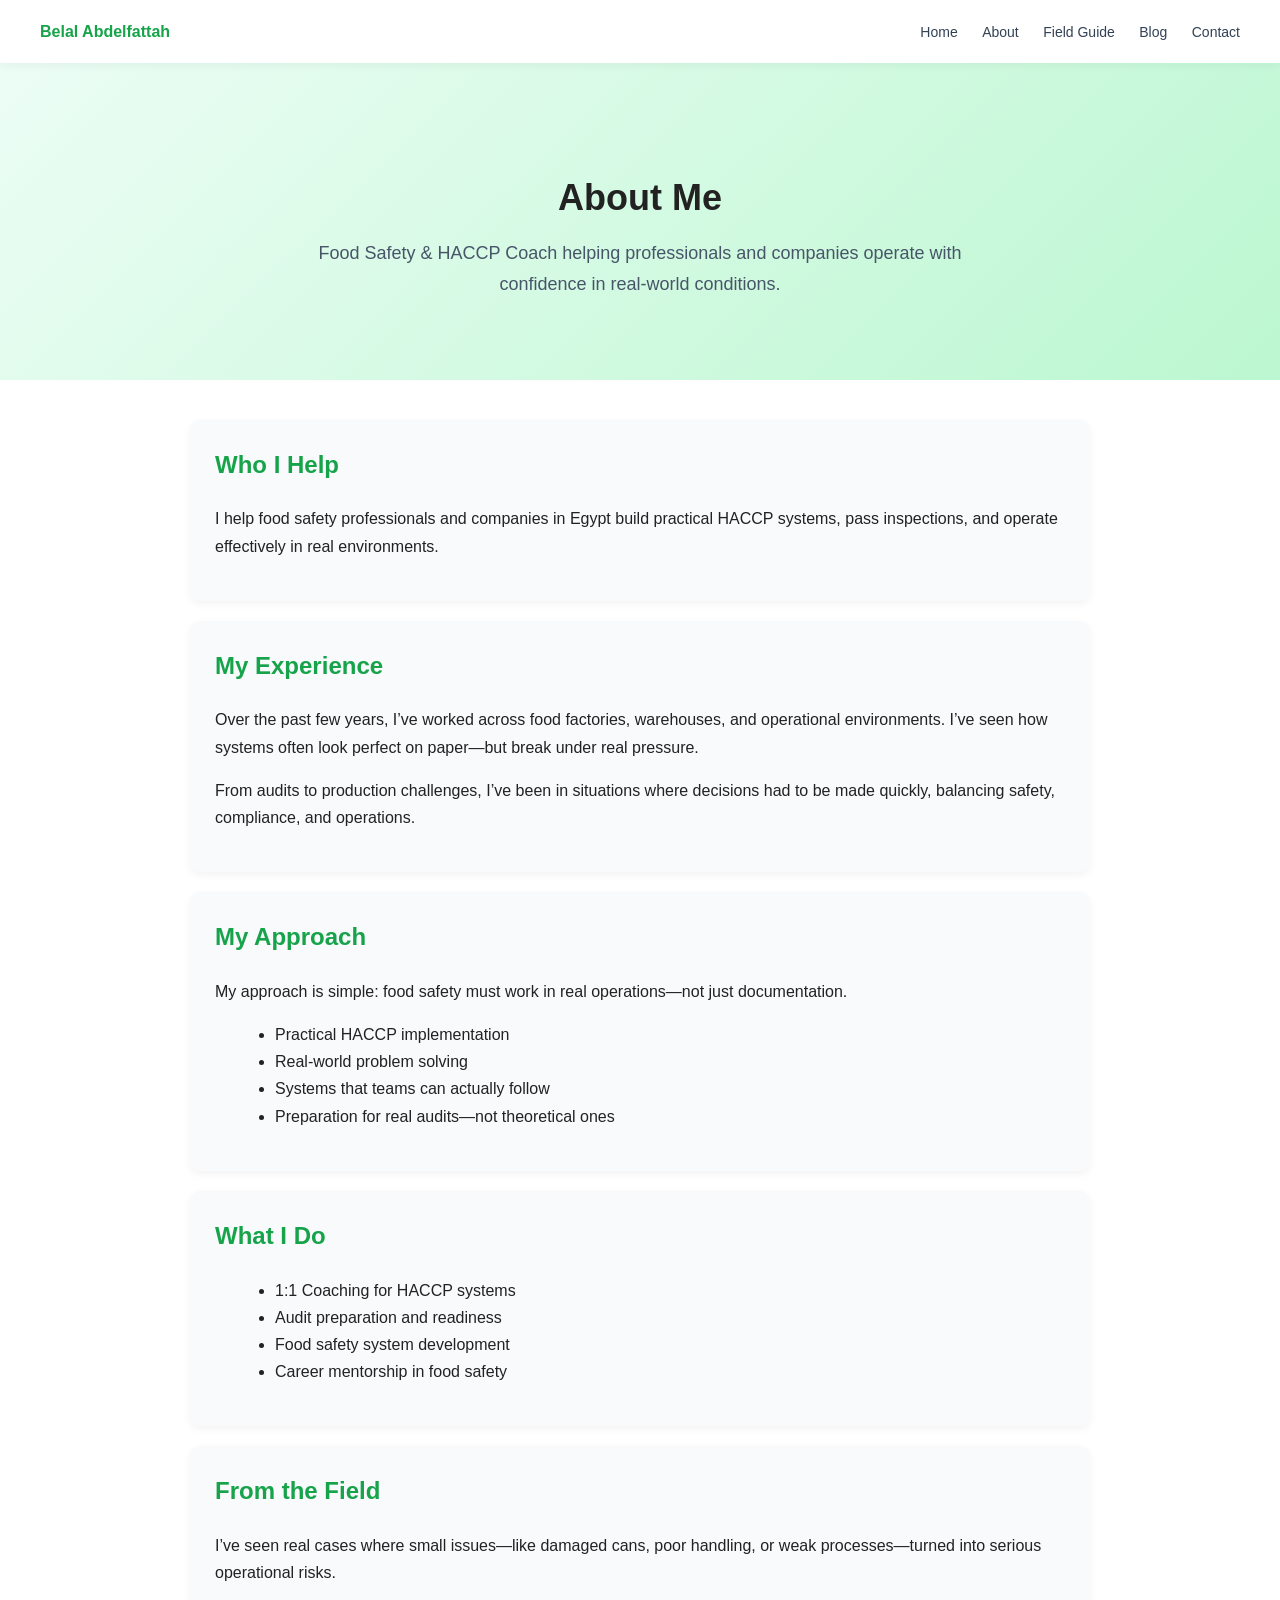
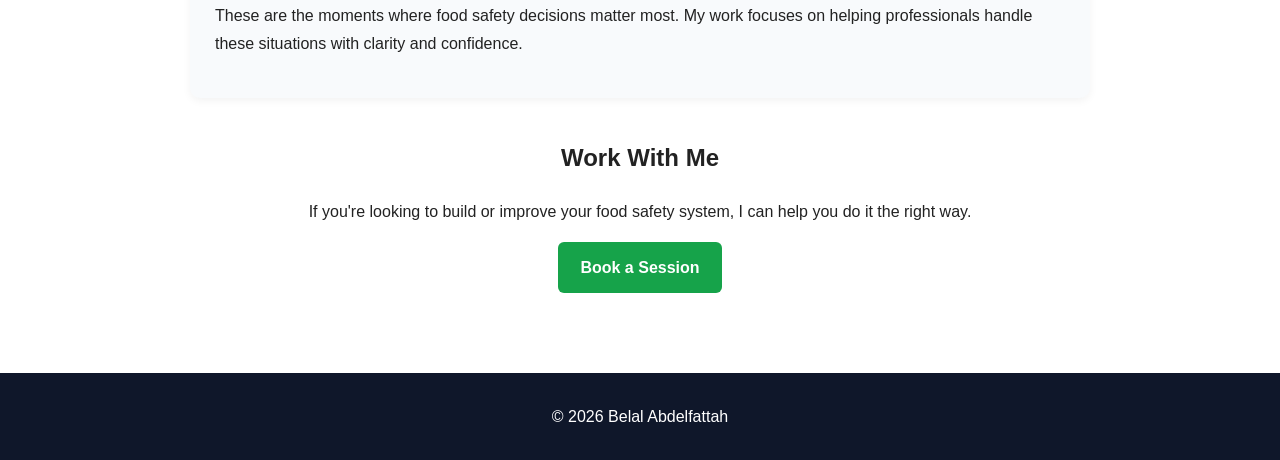
==== about.html @ 86f9355e "Add About page with author details and services This file contains the HTML structure and styling fo" ====
<!DOCTYPE html>
<html lang="en">
<head>
<meta charset="UTF-8">
<meta name="viewport" content="width=device-width, initial-scale=1.0">
<title>About | Belal Abdelfattah</title>

<style>

/* ===== GLOBAL ===== */
body{
font-family:Segoe UI, Arial, sans-serif;
margin:0;
background:#ffffff;
color:#222;
line-height:1.7;
}

.navbar{
display:flex;
justify-content:space-between;
align-items:center;
padding:18px 40px;
background:white;
box-shadow:0 2px 10px rgba(0,0,0,0.05);
position:sticky;
top:0;
z-index:100;
}

.logo{
font-weight:700;
color:#16a34a;
}

.nav-links a{
margin-left:20px;
text-decoration:none;
color:#334155;
font-size:14px;
}

.nav-links a:hover{
color:#16a34a;
}

.hero{
text-align:center;
padding:80px 20px;
background:linear-gradient(135deg,#ecfdf5,#bbf7d0);
}

.hero h1{
font-size:36px;
margin-bottom:10px;
}

.hero p{
color:#475569;
font-size:18px;
max-width:700px;
margin:auto;
}

.container{
max-width:900px;
margin:auto;
padding:40px 20px;
}

.section{
background:#f8fafc;
padding:25px;
border-radius:10px;
margin-bottom:20px;
box-shadow:0 3px 8px rgba(0,0,0,0.05);
}

.section h2{
margin-top:0;
color:#16a34a;
}

ul{
margin-left:20px;
}

.cta{
text-align:center;
margin-top:40px;
}

.cta-btn{
display:inline-block;
padding:12px 22px;
background:#16a34a;
color:white;
text-decoration:none;
border-radius:6px;
font-weight:600;
transition:0.2s;
}

.cta-btn:hover{
background:#138c3f;
}

.footer{
text-align:center;
padding:30px;
background:#0f172a;
color:white;
margin-top:40px;
}

</style>
</head>

<body>

<!-- NAVBAR -->
<div class="navbar">
  <div class="logo">Belal Abdelfattah</div>
  <div class="nav-links">
    <a href="index.html">Home</a>
    <a href="about.html">About</a>
    <a href="field-guide.html">Field Guide</a>
    <a href="from-the-field.html">Blog</a>
    <a href="#contact">Contact</a>
  </div>
</div>

<!-- HERO -->
<div class="hero">
  <h1>About Me</h1>
  <p>
    Food Safety & HACCP Coach helping professionals and companies operate with confidence in real-world conditions.
  </p>
</div>

<div class="container">

<!-- SECTION 1 -->
<div class="section">
<h2>Who I Help</h2>

<p>
I help food safety professionals and companies in Egypt build practical HACCP systems, pass inspections, and operate effectively in real environments.
</p>

</div>

<!-- SECTION 2 -->
<div class="section">
<h2>My Experience</h2>

<p>
Over the past few years, I’ve worked across food factories, warehouses, and operational environments. I’ve seen how systems often look perfect on paper—but break under real pressure.
</p>

<p>
From audits to production challenges, I’ve been in situations where decisions had to be made quickly, balancing safety, compliance, and operations.
</p>

</div>

<!-- SECTION 3 -->
<div class="section">
<h2>My Approach</h2>

<p>
My approach is simple: food safety must work in real operations—not just documentation.
</p>

<ul>
<li>Practical HACCP implementation</li>
<li>Real-world problem solving</li>
<li>Systems that teams can actually follow</li>
<li>Preparation for real audits—not theoretical ones</li>
</ul>

</div>

<!-- SECTION 4 -->
<div class="section">
<h2>What I Do</h2>

<ul>
<li>1:1 Coaching for HACCP systems</li>
<li>Audit preparation and readiness</li>
<li>Food safety system development</li>
<li>Career mentorship in food safety</li>
</ul>

</div>

<!-- SECTION 5 -->
<div class="section">
<h2>From the Field</h2>

<p>
I’ve seen real cases where small issues—like damaged cans, poor handling, or weak processes—turned into serious operational risks.
</p>

<p>
These are the moments where food safety decisions matter most. My work focuses on helping professionals handle these situations with clarity and confidence.
</p>

</div>

<!-- CTA -->
<div class="cta">
  <h2>Work With Me</h2>
  <p>If you're looking to build or improve your food safety system, I can help you do it the right way.</p>
  <a href="#contact" class="cta-btn">Book a Session</a>
</div>

</div>

<!-- FOOTER -->
<div class="footer">
© 2026 Belal Abdelfattah
</div>

</body>
</html>
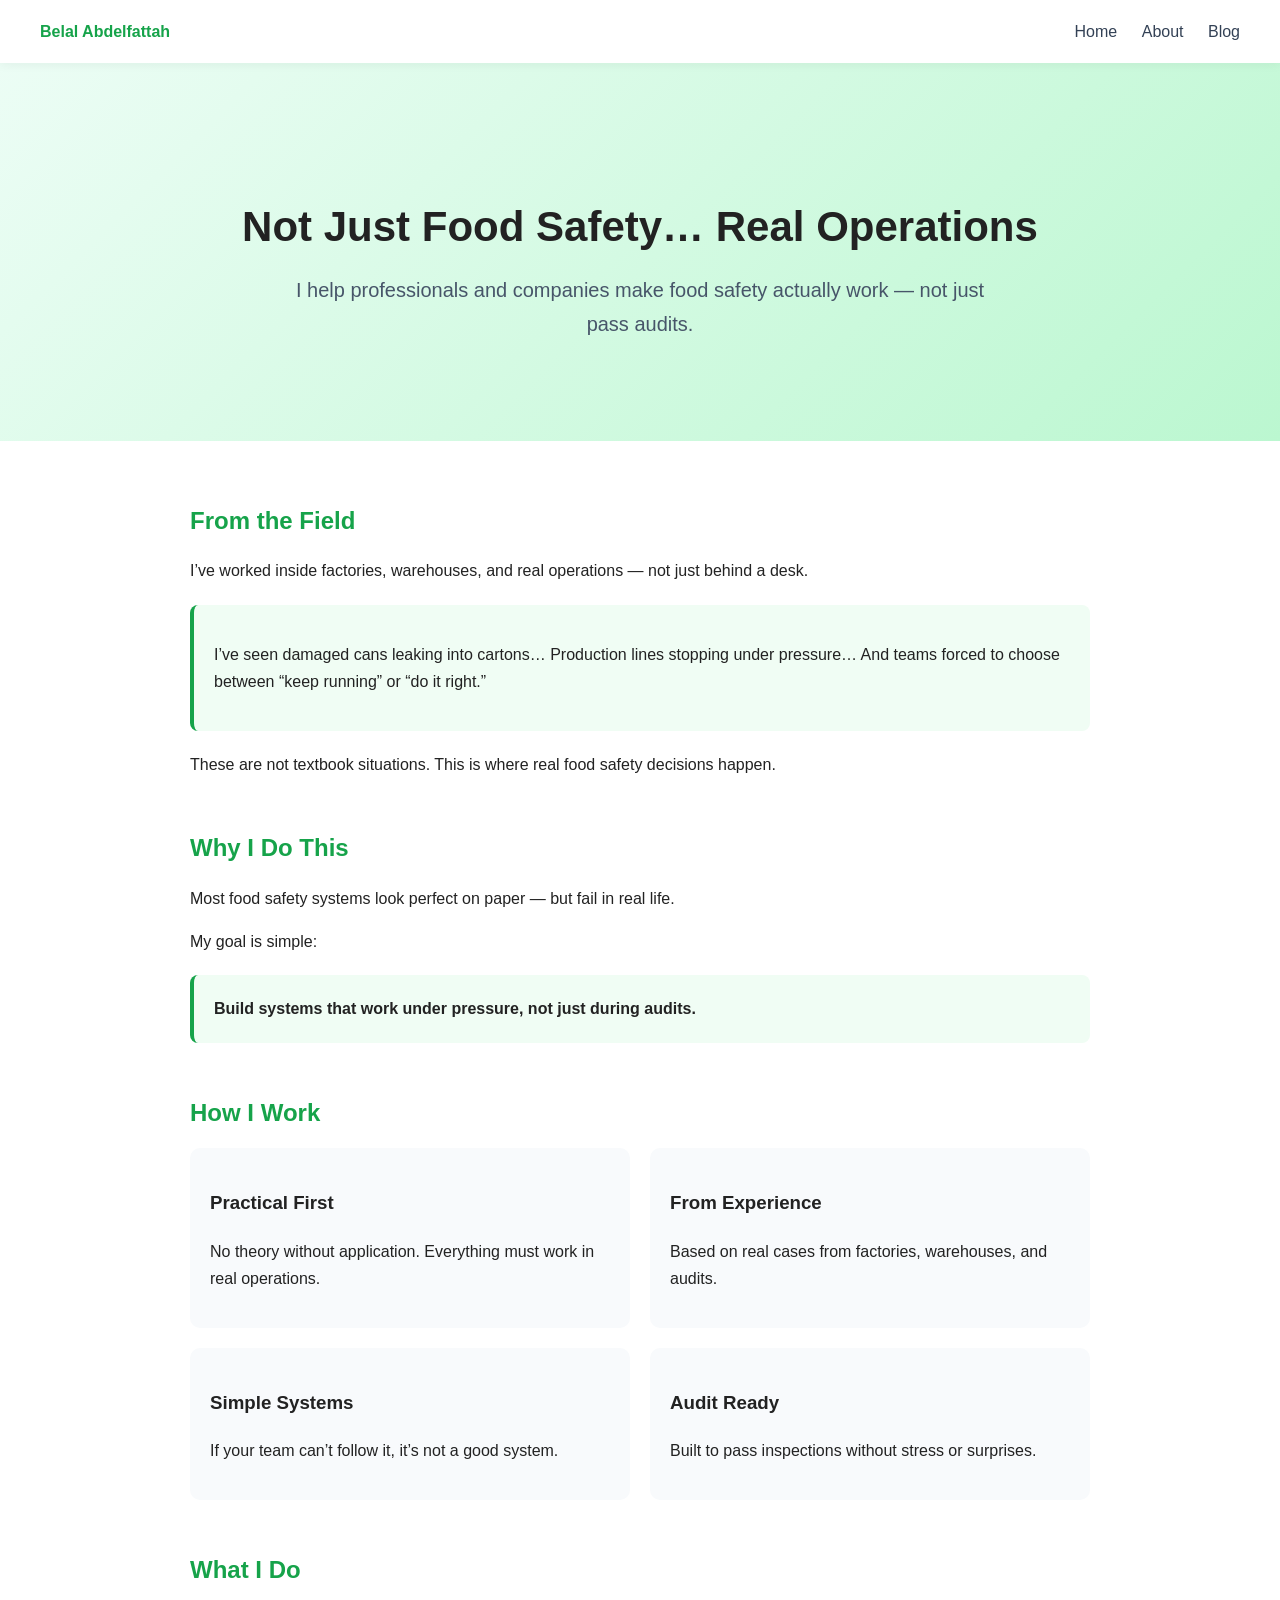
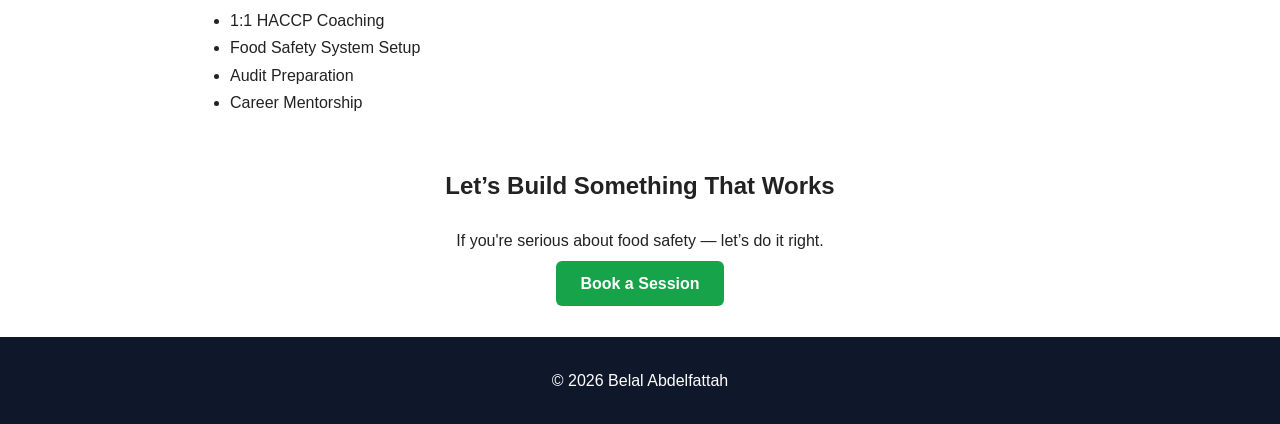
==== commit d1e70a63: "Refactor about.html for improved styling and content" ====
--- a/about.html
+++ b/about.html
@@ -7,110 +7,108 @@
 
 <style>
 
-/* ===== GLOBAL ===== */
 body{
-font-family:Segoe UI, Arial, sans-serif;
+font-family:Segoe UI, Arial;
 margin:0;
 background:#ffffff;
 color:#222;
 line-height:1.7;
 }
 
+/* NAVBAR */
 .navbar{
 display:flex;
 justify-content:space-between;
-align-items:center;
 padding:18px 40px;
 background:white;
 box-shadow:0 2px 10px rgba(0,0,0,0.05);
 position:sticky;
 top:0;
-z-index:100;
-}
-
-.logo{
-font-weight:700;
-color:#16a34a;
-}
-
-.nav-links a{
-margin-left:20px;
-text-decoration:none;
-color:#334155;
-font-size:14px;
-}
-
-.nav-links a:hover{
-color:#16a34a;
-}
-
+}
+
+.logo{color:#16a34a;font-weight:700;}
+.nav-links a{margin-left:20px;text-decoration:none;color:#334155;}
+.nav-links a:hover{color:#16a34a;}
+
+/* HERO */
 .hero{
+padding:100px 20px;
 text-align:center;
-padding:80px 20px;
 background:linear-gradient(135deg,#ecfdf5,#bbf7d0);
 }
 
 .hero h1{
-font-size:36px;
+font-size:42px;
 margin-bottom:10px;
 }
 
 .hero p{
+font-size:20px;
 color:#475569;
-font-size:18px;
 max-width:700px;
 margin:auto;
 }
 
+/* SECTION */
 .container{
 max-width:900px;
 margin:auto;
 padding:40px 20px;
 }
 
-.section{
+.block{
+margin-bottom:50px;
+}
+
+.block h2{
+color:#16a34a;
+margin-bottom:15px;
+}
+
+.highlight{
+background:#f0fdf4;
+padding:20px;
+border-left:4px solid #16a34a;
+border-radius:8px;
+margin:20px 0;
+}
+
+/* CARDS */
+.cards{
+display:grid;
+grid-template-columns:1fr 1fr;
+gap:20px;
+}
+
+.card{
 background:#f8fafc;
-padding:25px;
+padding:20px;
 border-radius:10px;
-margin-bottom:20px;
-box-shadow:0 3px 8px rgba(0,0,0,0.05);
-}
-
-.section h2{
-margin-top:0;
-color:#16a34a;
-}
-
-ul{
-margin-left:20px;
-}
-
+}
+
+/* CTA */
 .cta{
 text-align:center;
-margin-top:40px;
+margin-top:50px;
 }
 
 .cta-btn{
-display:inline-block;
-padding:12px 22px;
+padding:14px 24px;
 background:#16a34a;
 color:white;
 text-decoration:none;
 border-radius:6px;
-font-weight:600;
-transition:0.2s;
-}
-
-.cta-btn:hover{
-background:#138c3f;
-}
-
+font-weight:bold;
+}
+
+.cta-btn:hover{background:#138c3f;}
+
+/* FOOTER */
 .footer{
 text-align:center;
 padding:30px;
 background:#0f172a;
 color:white;
-margin-top:40px;
 }
 
 </style>
@@ -118,106 +116,114 @@
 
 <body>
 
-<!-- NAVBAR -->
 <div class="navbar">
-  <div class="logo">Belal Abdelfattah</div>
-  <div class="nav-links">
-    <a href="index.html">Home</a>
-    <a href="about.html">About</a>
-    <a href="field-guide.html">Field Guide</a>
-    <a href="from-the-field.html">Blog</a>
-    <a href="#contact">Contact</a>
-  </div>
+<div class="logo">Belal Abdelfattah</div>
+<div class="nav-links">
+<a href="index.html">Home</a>
+<a href="about.html">About</a>
+<a href="from-the-field.html">Blog</a>
+</div>
 </div>
 
 <!-- HERO -->
 <div class="hero">
-  <h1>About Me</h1>
-  <p>
-    Food Safety & HACCP Coach helping professionals and companies operate with confidence in real-world conditions.
-  </p>
+<h1>Not Just Food Safety… Real Operations</h1>
+<p>I help professionals and companies make food safety actually work — not just pass audits.</p>
 </div>
 
 <div class="container">
 
-<!-- SECTION 1 -->
-<div class="section">
-<h2>Who I Help</h2>
-
-<p>
-I help food safety professionals and companies in Egypt build practical HACCP systems, pass inspections, and operate effectively in real environments.
-</p>
-
-</div>
-
-<!-- SECTION 2 -->
-<div class="section">
-<h2>My Experience</h2>
-
-<p>
-Over the past few years, I’ve worked across food factories, warehouses, and operational environments. I’ve seen how systems often look perfect on paper—but break under real pressure.
-</p>
-
-<p>
-From audits to production challenges, I’ve been in situations where decisions had to be made quickly, balancing safety, compliance, and operations.
-</p>
-
-</div>
-
-<!-- SECTION 3 -->
-<div class="section">
-<h2>My Approach</h2>
-
-<p>
-My approach is simple: food safety must work in real operations—not just documentation.
-</p>
+<!-- STORY -->
+<div class="block">
+<h2>From the Field</h2>
+
+<p>
+I’ve worked inside factories, warehouses, and real operations — not just behind a desk.
+</p>
+
+<div class="highlight">
+<p>
+I’ve seen damaged cans leaking into cartons…  
+Production lines stopping under pressure…  
+And teams forced to choose between “keep running” or “do it right.”
+</p>
+</div>
+
+<p>
+These are not textbook situations.  
+This is where real food safety decisions happen.
+</p>
+</div>
+
+<!-- WHY -->
+<div class="block">
+<h2>Why I Do This</h2>
+
+<p>
+Most food safety systems look perfect on paper — but fail in real life.
+</p>
+
+<p>
+My goal is simple:
+</p>
+
+<div class="highlight">
+<strong>Build systems that work under pressure, not just during audits.</strong>
+</div>
+
+</div>
+
+<!-- HOW -->
+<div class="block">
+<h2>How I Work</h2>
+
+<div class="cards">
+
+<div class="card">
+<h3>Practical First</h3>
+<p>No theory without application. Everything must work in real operations.</p>
+</div>
+
+<div class="card">
+<h3>From Experience</h3>
+<p>Based on real cases from factories, warehouses, and audits.</p>
+</div>
+
+<div class="card">
+<h3>Simple Systems</h3>
+<p>If your team can’t follow it, it’s not a good system.</p>
+</div>
+
+<div class="card">
+<h3>Audit Ready</h3>
+<p>Built to pass inspections without stress or surprises.</p>
+</div>
+
+</div>
+</div>
+
+<!-- WHAT YOU DO -->
+<div class="block">
+<h2>What I Do</h2>
 
 <ul>
-<li>Practical HACCP implementation</li>
-<li>Real-world problem solving</li>
-<li>Systems that teams can actually follow</li>
-<li>Preparation for real audits—not theoretical ones</li>
+<li>1:1 HACCP Coaching</li>
+<li>Food Safety System Setup</li>
+<li>Audit Preparation</li>
+<li>Career Mentorship</li>
 </ul>
-
-</div>
-
-<!-- SECTION 4 -->
-<div class="section">
-<h2>What I Do</h2>
-
-<ul>
-<li>1:1 Coaching for HACCP systems</li>
-<li>Audit preparation and readiness</li>
-<li>Food safety system development</li>
-<li>Career mentorship in food safety</li>
-</ul>
-
-</div>
-
-<!-- SECTION 5 -->
-<div class="section">
-<h2>From the Field</h2>
-
-<p>
-I’ve seen real cases where small issues—like damaged cans, poor handling, or weak processes—turned into serious operational risks.
-</p>
-
-<p>
-These are the moments where food safety decisions matter most. My work focuses on helping professionals handle these situations with clarity and confidence.
-</p>
 
 </div>
 
 <!-- CTA -->
 <div class="cta">
-  <h2>Work With Me</h2>
-  <p>If you're looking to build or improve your food safety system, I can help you do it the right way.</p>
-  <a href="#contact" class="cta-btn">Book a Session</a>
-</div>
-
-</div>
-
-<!-- FOOTER -->
+<h2>Let’s Build Something That Works</h2>
+<p>If you're serious about food safety — let’s do it right.</p>
+<a href="#" class="cta-btn">Book a Session</a>
+</div>
+
+</div>
+
 <div class="footer">
 © 2026 Belal Abdelfattah
 </div>
